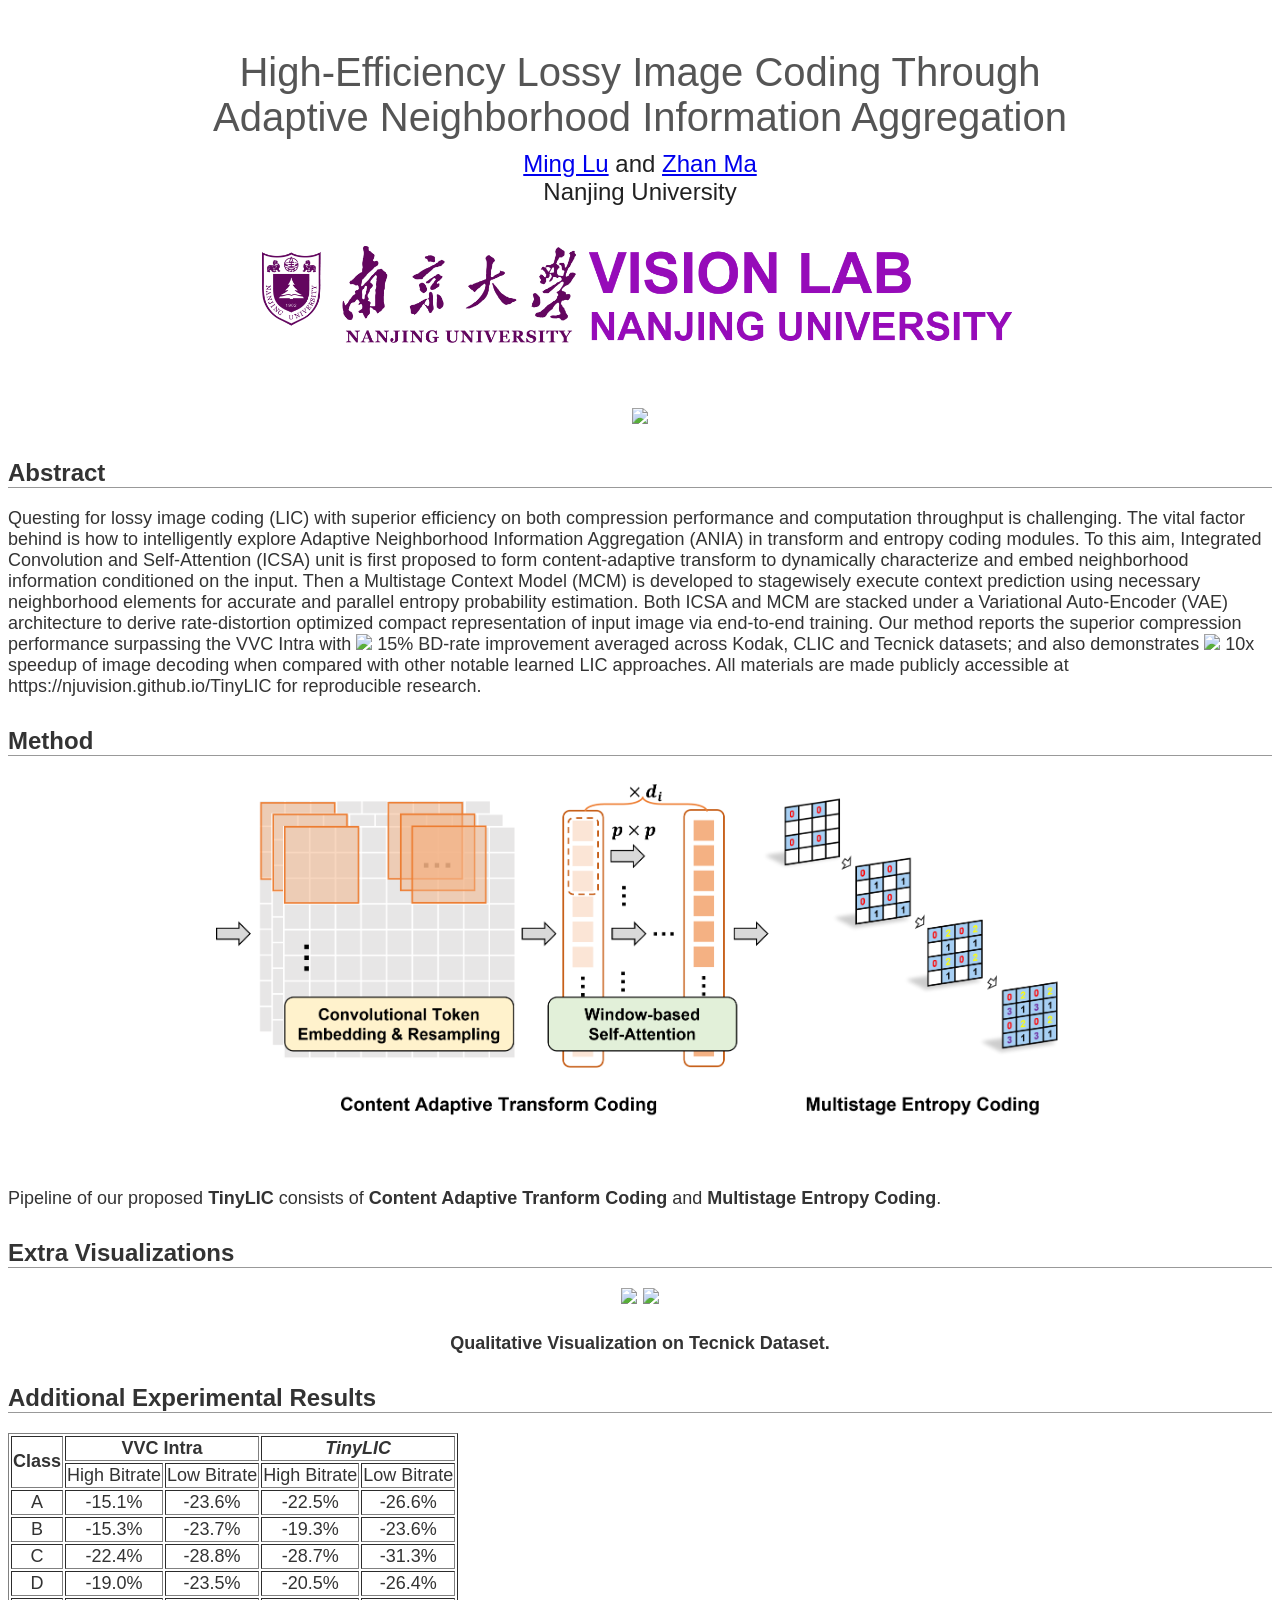
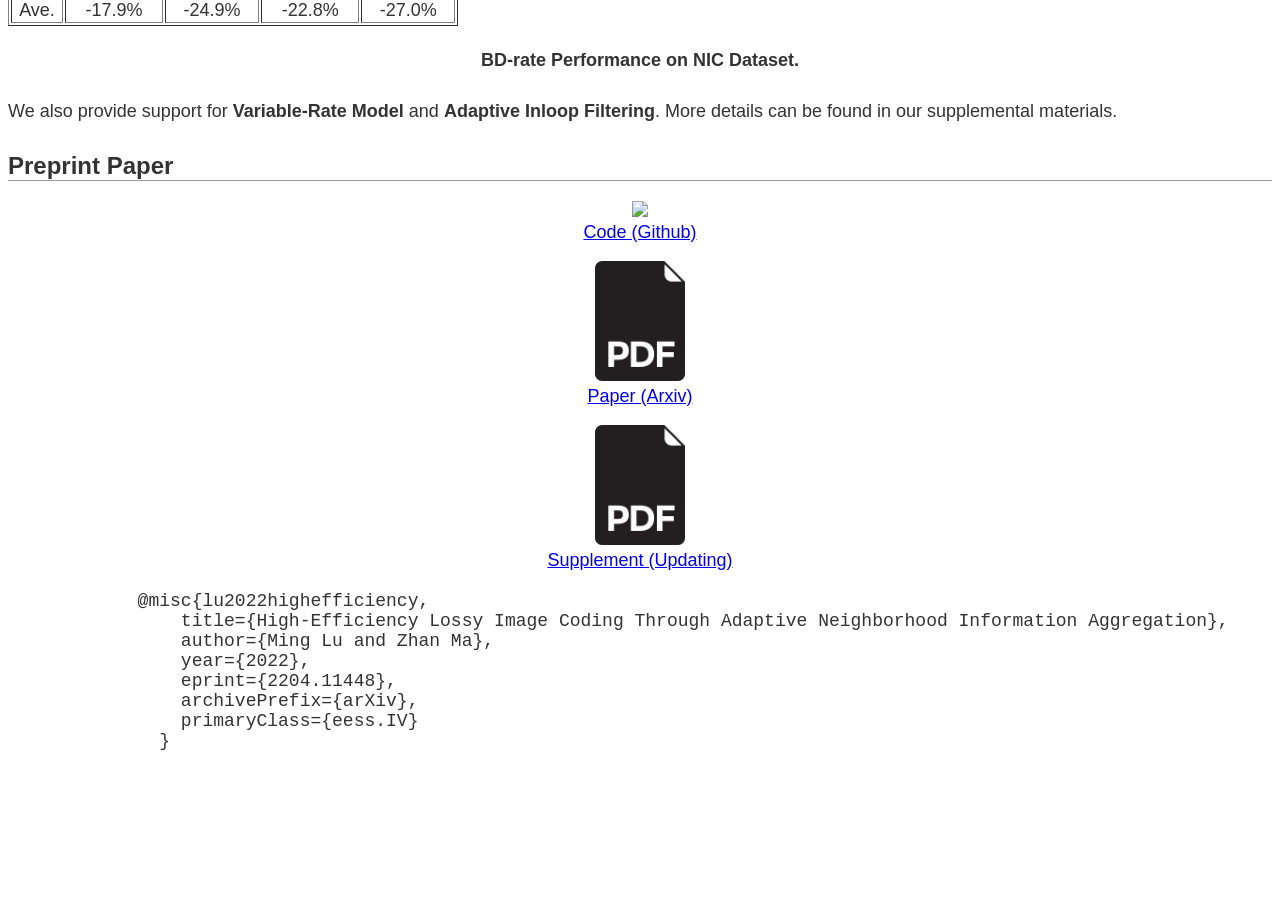
==== index.html @ 4abe7f2a "update" ====
<!DOCTYPE html>
<html lang="en">
<head>
    <meta http-equiv="content-type" content="text/html; charset=UTF-8">
    <meta charset="utf-8">
    <meta http-equiv="X-UA-Compatible" content="IE=edge">
    <meta name="viewport" content="width=1200, initial-scale=0.33"/>
    <!-- <meta name="viewport" content="width=device-width"> -->
    <!-- <meta name="viewport" content="width=device-width, initial-scale=1"> -->
    <title>High-Efficiency Lossy Image Coding Through Adaptive Neighborhood Information Aggregation</title>
    <script type="text/javascript" src="src/latexit.js"></script>
    <script type="text/javascript">
    LatexIT.add('p',true);
    </script>

    <!-- CSS includes -->
    <link href="src/bootstrap.css" rel="stylesheet">
    <link href="src/css.css" rel="stylesheet" type="text/css">
    <link href="src/mystyle.css" rel="stylesheet">
</head>

<body>
    <div id="header" class="container-fluid">
        <div class="row">
            <h1>High-Efficiency Lossy Image Coding Through <br /> Adaptive Neighborhood Information Aggregation</h1>
            <div class="authors">
                <a href="https://lumingzzz.github.io" target="_blank">Ming Lu</a> and 
                <a href="https://vision.nju.edu.cn/fc/d3/c29470a457939/page.htm", target="_blank">Zhan Ma</a>

                <div class="affiliations">
                    Nanjing University
                </div>
            </div>
            <p style="text-align:center;">
                <a href="https://www.nju.edu.cn/" target="_blank"><img src="src/NJU_logo.jpg" height="100"></a>
                <a href="http://vision.nju.edu.cn/" target="_blank"><img src="src/vision_logo.png"  height="100"></a>
            </p>
            <br>
            <div class="lena">
                <p style="text-align:center;">
                    <img src="src/lena.png" height="350">
                </p>
            </div>
        </div>
    </div>

    <div class="container" id="abstractdiv">
        <h2>Abstract</h2>
        <p>
            Questing for lossy image coding (LIC) with superior efficiency on both compression performance and computation throughput is challenging. 
            The vital factor behind is how to intelligently explore Adaptive Neighborhood Information Aggregation (ANIA) in transform and entropy coding 
            modules. To this aim, Integrated Convolution and Self-Attention (ICSA) unit is first proposed to form content-adaptive transform to dynamically 
            characterize and embed neighborhood information conditioned on the input. Then a Multistage Context Model (MCM) is developed to stagewisely 
            execute context prediction using necessary neighborhood elements for accurate and parallel entropy probability estimation. Both ICSA and MCM 
            are stacked under a Variational Auto-Encoder (VAE) architecture to derive rate-distortion optimized compact representation of input image via 
            end-to-end training. Our method reports the superior compression performance surpassing the VVC Intra with $\approx$15% BD-rate improvement 
            averaged across Kodak, CLIC and Tecnick datasets; and also demonstrates $\approx$10x speedup of image decoding when compared with other 
            notable learned LIC approaches. All materials are made publicly accessible at https://njuvision.github.io/TinyLIC for reproducible research.
        </p>
    </div>

    <div class="container" id="method">
        <h2>Method</h2>
        <p style="text-align:center;">
            <img src="src/pipeline.png" height="350">
        </p>
        <br>
        <p>
            Pipeline of our proposed <strong>TinyLIC</strong> consists of <strong>Content Adaptive Tranform Coding</strong> and <strong>Multistage Entropy Coding</strong>.
        </p>
    </div>

    <div class="container" id="exp_visual">
        <h2>Extra Visualizations</h2>
        <div id="comparison_source">
            <div class="row" style="text-align: center;">
                <img src="src/tecnick_1.png" height="500">
                <img src="src/tecnick_2.png" height="500">
                <h4>Qualitative Visualization on Tecnick Dataset.</h4>
            </div>
        </div>
    </div>

    <div class="container" id="exp_results">
        <h2>Additional Experimental Results</h2>
        <div id="comparison_table">
            <div class="col-sm-2">
            </div>
            <div class="col-sm-8" style="text-align:center;">
                <table class="table" border="1">
                    <tr>
                    <th rowspan="2" style="text-align:center;">Class</th> 
                    <th colspan="2" style="text-align:center;">VVC Intra</th> 
                    <th colspan="2" style="text-align:center;"><i>TinyLIC</i></th>
                    </tr>
                    <tr>
                        <td>High Bitrate</td> <td>Low Bitrate</td>
                        <td>High Bitrate</td> <td>Low Bitrate</td>
                    </tr>            
                    <tr>
                        <td>A</td> <td>-15.1%</td> <td>-23.6%</td>
                        <td>-22.5%</td> <td>-26.6%</td>
                    </tr>
                    <tr>
                        <td>B</td> <td>-15.3%</td> <td>-23.7%</td>
                        <td>-19.3%</td> <td>-23.6%</td>
                    </tr>
                    <tr>
                        <td>C</td> <td>-22.4%</td> <td>-28.8%</td>
                        <td>-28.7%</td> <td>-31.3%</td>
                    </tr>    
                    <tr>
                        <td>D</td> <td>-19.0%</td> <td>-23.5%</td>
                        <td>-20.5%</td> <td>-26.4%</td>
                    </tr>   
                    <tr>
                        <td>Ave.</td> <td>-17.9%</td> <td>-24.9%</td>
                        <td>-22.8%</td> <td>-27.0%</td>
                    </tr>               
                </table>
                <h4>BD-rate Performance on NIC Dataset.</h4>
            </div>
        </div>
    </div>
    
    <div class="container" id="illustration">
        <p>
            We also provide support for <strong>Variable-Rate Model</strong> and 
            <strong>Adaptive Inloop Filtering</strong>. More details can be found 
            in our supplemental materials.
        </p>
    </div>

    <div class="container" id="paperdiv">
        <h2>Preprint Paper</h2>
        <div class="row">
            <div class="col-sm-2">
            </div>
            <div class="col-sm-3">
                <a href="https://github.com/lumingzzz/TinyLIC" target="_blank"><p style="text-align: center;">
                <img src="src/github_icon.png">
                <br/>
                Code (Github)
            </p></a></div>
            <div class="col-sm-3">
                <a href="https://arxiv.org/abs/2204.11448" target="_blank"><p style="text-align: center;">
                <img src="src/pdf_icon.png" height="120">
                <br/>
                Paper (Arxiv)
            </p></a></div>
            <div class="col-sm-3">
                <a href="src/supplement.pdf" target="_blank"><p style="text-align: center;">
                <img src="src/pdf_icon.png" height="120">
                <br/>
                Supplement (Updating)
            </p></a></div>
            <div class="col-sm-2">
            </div>
        </div>
        <a href="" target="_blank">
            <div class="thumbs">
            </div>
        </a>
        <div>
            <pre class="citation">
            @misc{lu2022highefficiency,
                title={High-Efficiency Lossy Image Coding Through Adaptive Neighborhood Information Aggregation}, 
                author={Ming Lu and Zhan Ma},
                year={2022},
                eprint={2204.11448},
                archivePrefix={arXiv},
                primaryClass={eess.IV}
              }
            </pre>
        </div>
    </div>


    <div id=footer><br></div>
    <!-- Javascript includes -->
    <script src="src/jquery-3.5.1.js"></script>
    <script src="src/bootstrap.js"></script>
  

</body>
</html>
---- src/css.css ----
/* latin-ext */
@font-face {
  font-family: 'Lato';
  font-style: normal;
  font-weight: 300;
  src: local('Lato Light'), local('Lato-Light'), url(https://fonts.gstatic.com/s/lato/v15/S6u9w4BMUTPHh7USSwaPGQ3q5d0N7w.woff2) format('woff2');
  unicode-range: U+0100-024F, U+0259, U+1E00-1EFF, U+2020, U+20A0-20AB, U+20AD-20CF, U+2113, U+2C60-2C7F, U+A720-A7FF;
}
/* latin */
@font-face {
  font-family: 'Lato';
  font-style: normal;
  font-weight: 300;
  src: local('Lato Light'), local('Lato-Light'), url(https://fonts.gstatic.com/s/lato/v15/S6u9w4BMUTPHh7USSwiPGQ3q5d0.woff2) format('woff2');
  unicode-range: U+0000-00FF, U+0131, U+0152-0153, U+02BB-02BC, U+02C6, U+02DA, U+02DC, U+2000-206F, U+2074, U+20AC, U+2122, U+2191, U+2193, U+2212, U+2215, U+FEFF, U+FFFD;
}
/* latin-ext */
@font-face {
  font-family: 'Lato';
  font-style: normal;
  font-weight: 400;
  src: local('Lato Regular'), local('Lato-Regular'), url(https://fonts.gstatic.com/s/lato/v15/S6uyw4BMUTPHjxAwXiWtFCfQ7A.woff2) format('woff2');
  unicode-range: U+0100-024F, U+0259, U+1E00-1EFF, U+2020, U+20A0-20AB, U+20AD-20CF, U+2113, U+2C60-2C7F, U+A720-A7FF;
}
/* latin */
@font-face {
  font-family: 'Lato';
  font-style: normal;
  font-weight: 400;
  src: local('Lato Regular'), local('Lato-Regular'), url(https://fonts.gstatic.com/s/lato/v15/S6uyw4BMUTPHjx4wXiWtFCc.woff2) format('woff2');
  unicode-range: U+0000-00FF, U+0131, U+0152-0153, U+02BB-02BC, U+02C6, U+02DA, U+02DC, U+2000-206F, U+2074, U+20AC, U+2122, U+2191, U+2193, U+2212, U+2215, U+FEFF, U+FFFD;
}
/* latin-ext */
@font-face {
  font-family: 'Lato';
  font-style: normal;
  font-weight: 900;
  src: local('Lato Black'), local('Lato-Black'), url(https://fonts.gstatic.com/s/lato/v15/S6u9w4BMUTPHh50XSwaPGQ3q5d0N7w.woff2) format('woff2');
  unicode-range: U+0100-024F, U+0259, U+1E00-1EFF, U+2020, U+20A0-20AB, U+20AD-20CF, U+2113, U+2C60-2C7F, U+A720-A7FF;
}
/* latin */
@font-face {
  font-family: 'Lato';
  font-style: normal;
  font-weight: 900;
  src: local('Lato Black'), local('Lato-Black'), url(https://fonts.gstatic.com/s/lato/v15/S6u9w4BMUTPHh50XSwiPGQ3q5d0.woff2) format('woff2');
  unicode-range: U+0000-00FF, U+0131, U+0152-0153, U+02BB-02BC, U+02C6, U+02DA, U+02DC, U+2000-206F, U+2074, U+20AC, U+2122, U+2191, U+2193, U+2212, U+2215, U+FEFF, U+FFFD;
}
---- src/mystyle.css ----
body {
  font-family: 'Lato', sans-serif;
  font-weight: 300;
  color: #333;
  font-size: 18px;
}
h1 {
  font-size: 40px;
  color: #555;
  font-weight: 400;
  text-align: center;
  margin: 0;
  padding: 0;
  margin-top: 50px;
  margin-bottom: 10px;
}
.authors {
  color: #222;
  font-size: 24px;
  font-weight: 300;
  text-align: center;
  margin: 0;
  padding: 0;
  margin-bottom: 40px;
}
.logoimg {
  text-align: center;
  margin-bottom: 30px;
}
.container-fluid {
  margin-top: 20px;
  margin-bottom: 20px;
}
.container {
  margin-top: 30px;
}
#footer {
  margin-bottom: 100px;
}
.thumbs {
  -webkit-box-shadow: 1px 1px 3px #999;
  -moz-box-shadow: 1px 1px 3px #999;
  box-shadow: 1px 1px 3px #999;
  margin-bottom: 20px;
}
h2 {
  font-size: 24px;
  font-weight: 900;
  border-bottom: 1px solid #999;
  margin-bottom: 20px;
}
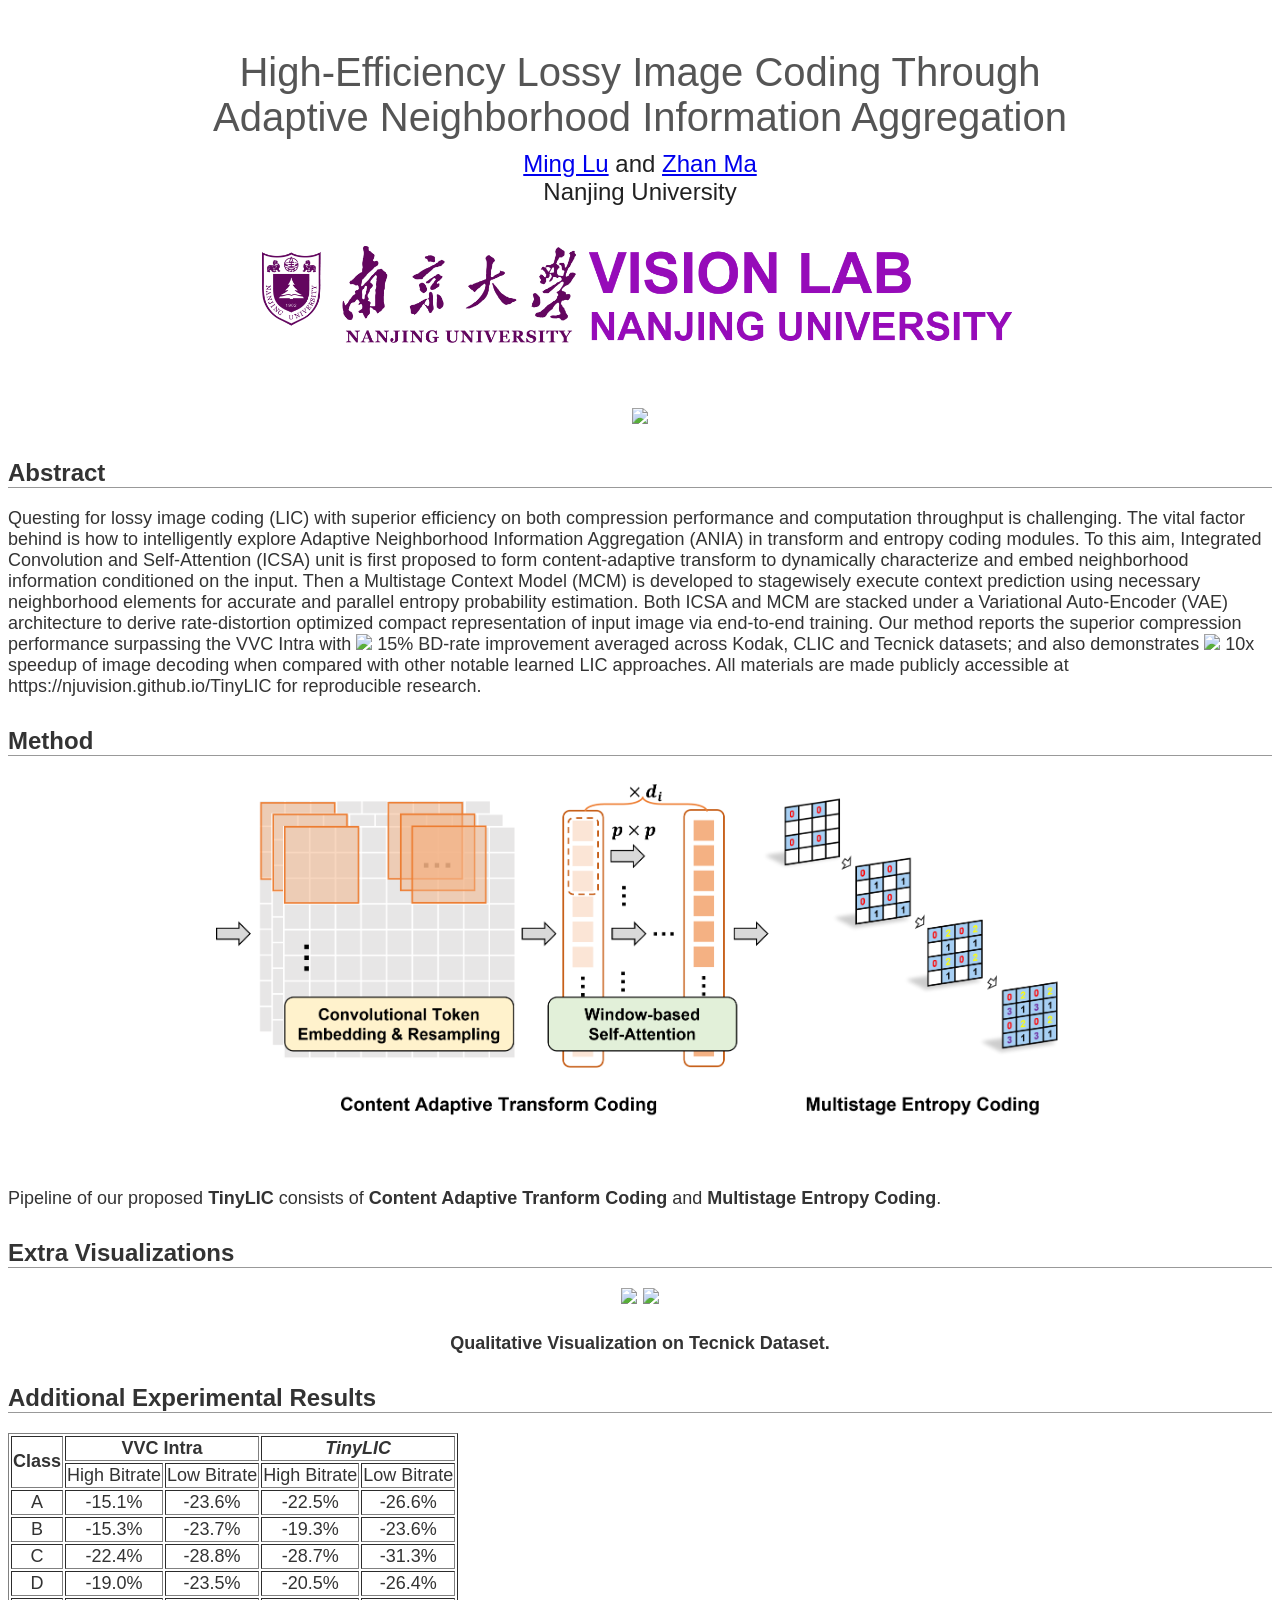
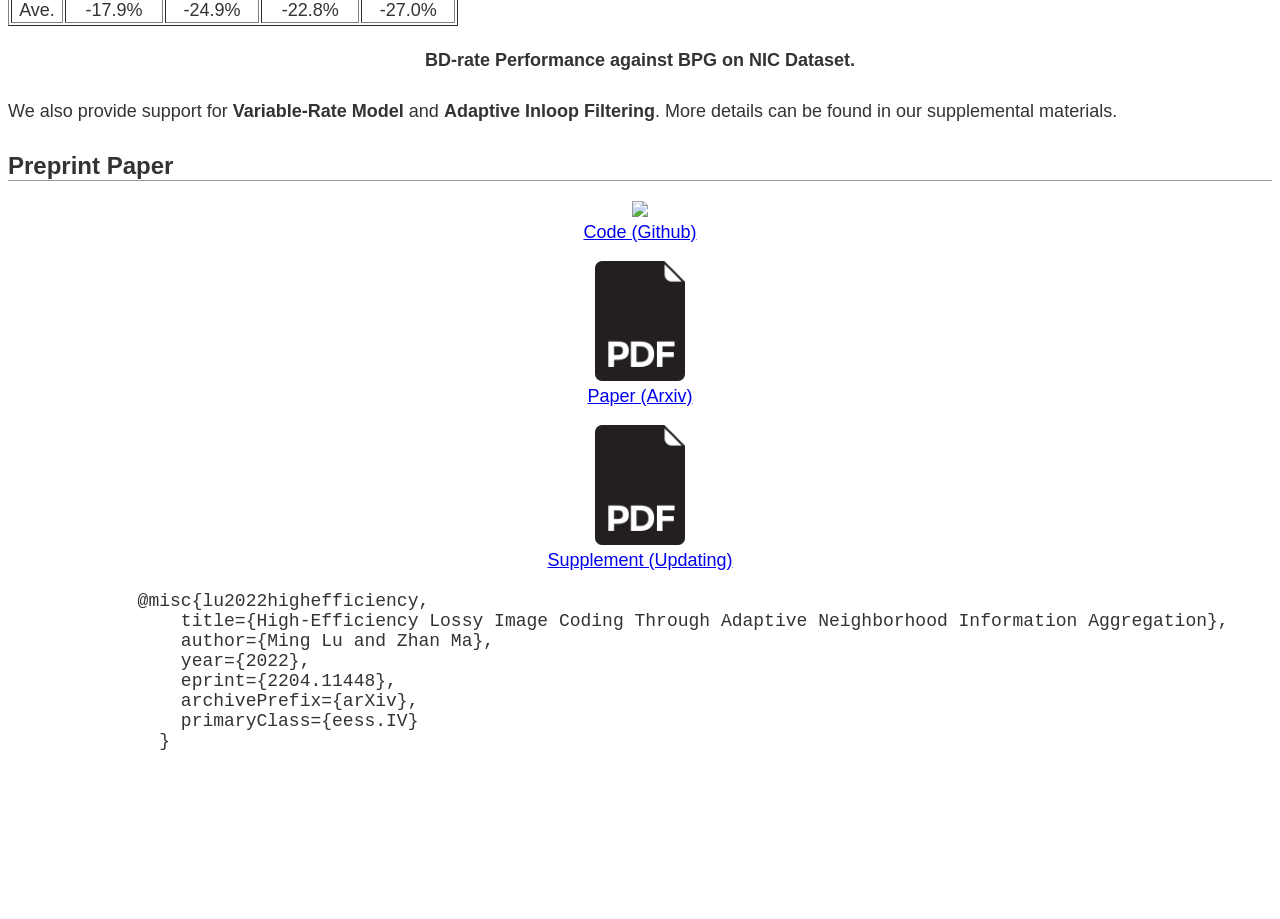
==== commit 51bd0a1a: "update" ====
--- a/index.html
+++ b/index.html
@@ -118,7 +118,7 @@
                         <td>-22.8%</td> <td>-27.0%</td>
                     </tr>               
                 </table>
-                <h4>BD-rate Performance on NIC Dataset.</h4>
+                <h4>BD-rate Performance against BPG on NIC Dataset.</h4>
             </div>
         </div>
     </div>
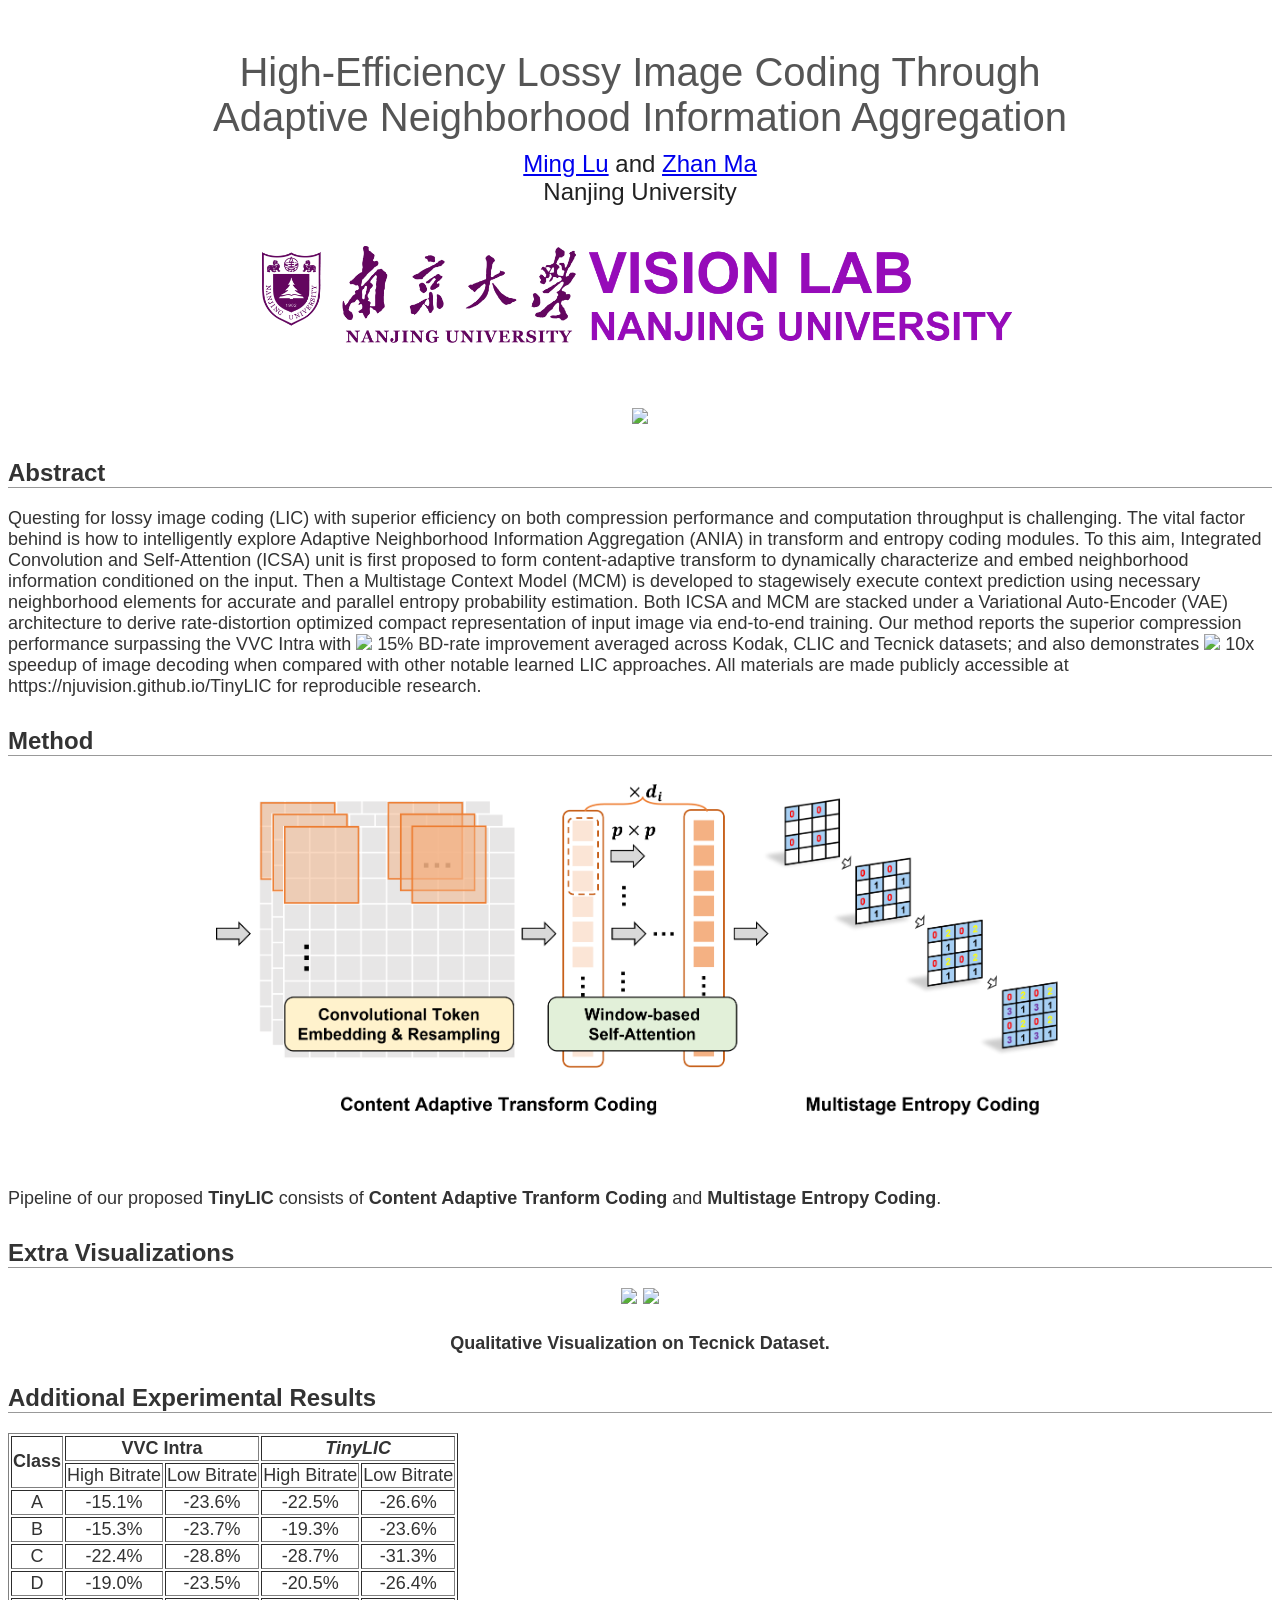
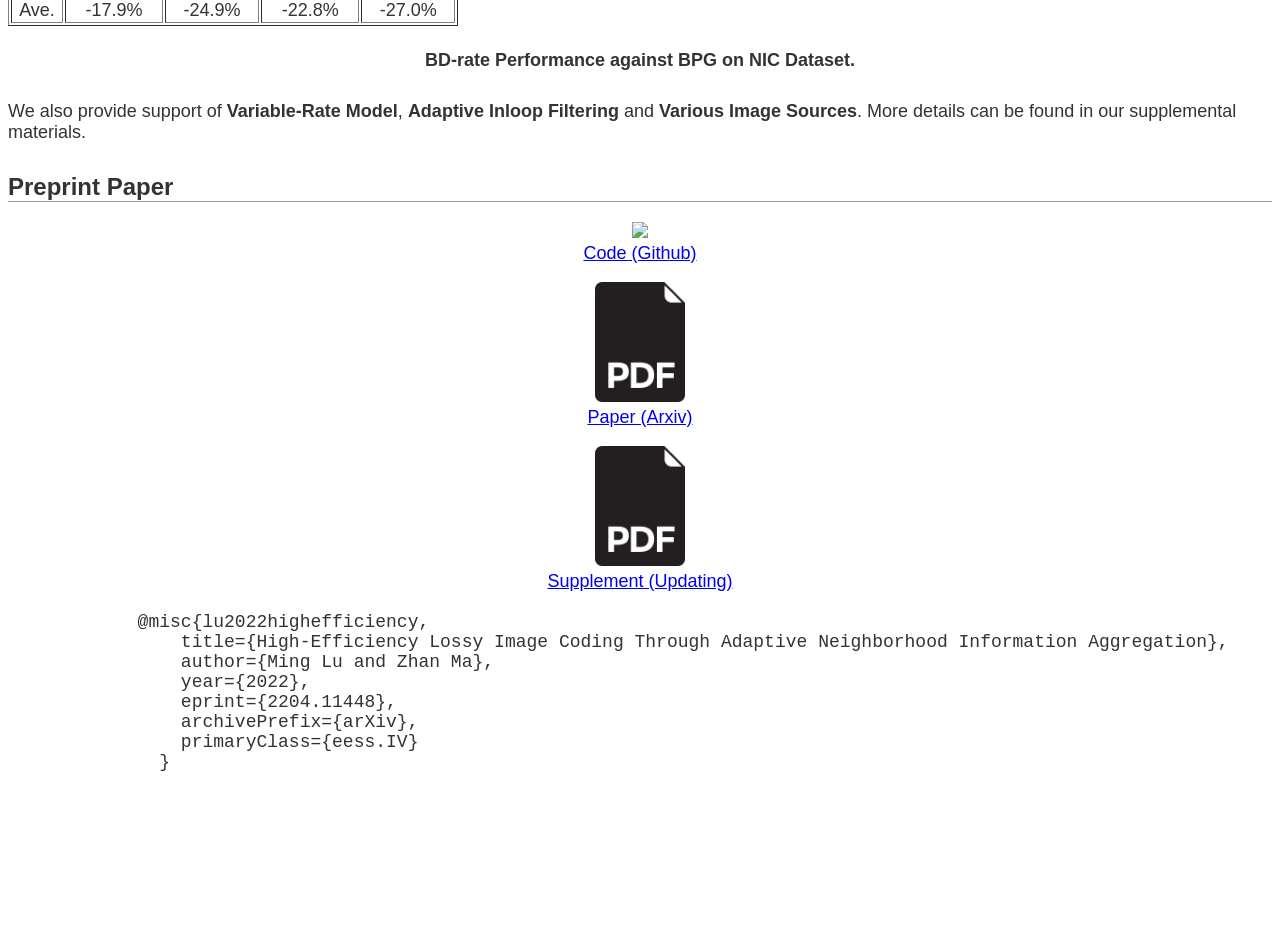
==== commit 58aba384: "update" ====
--- a/index.html
+++ b/index.html
@@ -125,9 +125,10 @@
     
     <div class="container" id="illustration">
         <p>
-            We also provide support for <strong>Variable-Rate Model</strong> and 
-            <strong>Adaptive Inloop Filtering</strong>. More details can be found 
-            in our supplemental materials.
+            We also provide support of <strong>Variable-Rate Model</strong>, 
+            <strong>Adaptive Inloop Filtering</strong> and <strong>Various 
+            Image Sources</strong>. More details can be found in our 
+            supplemental materials.
         </p>
     </div>
 
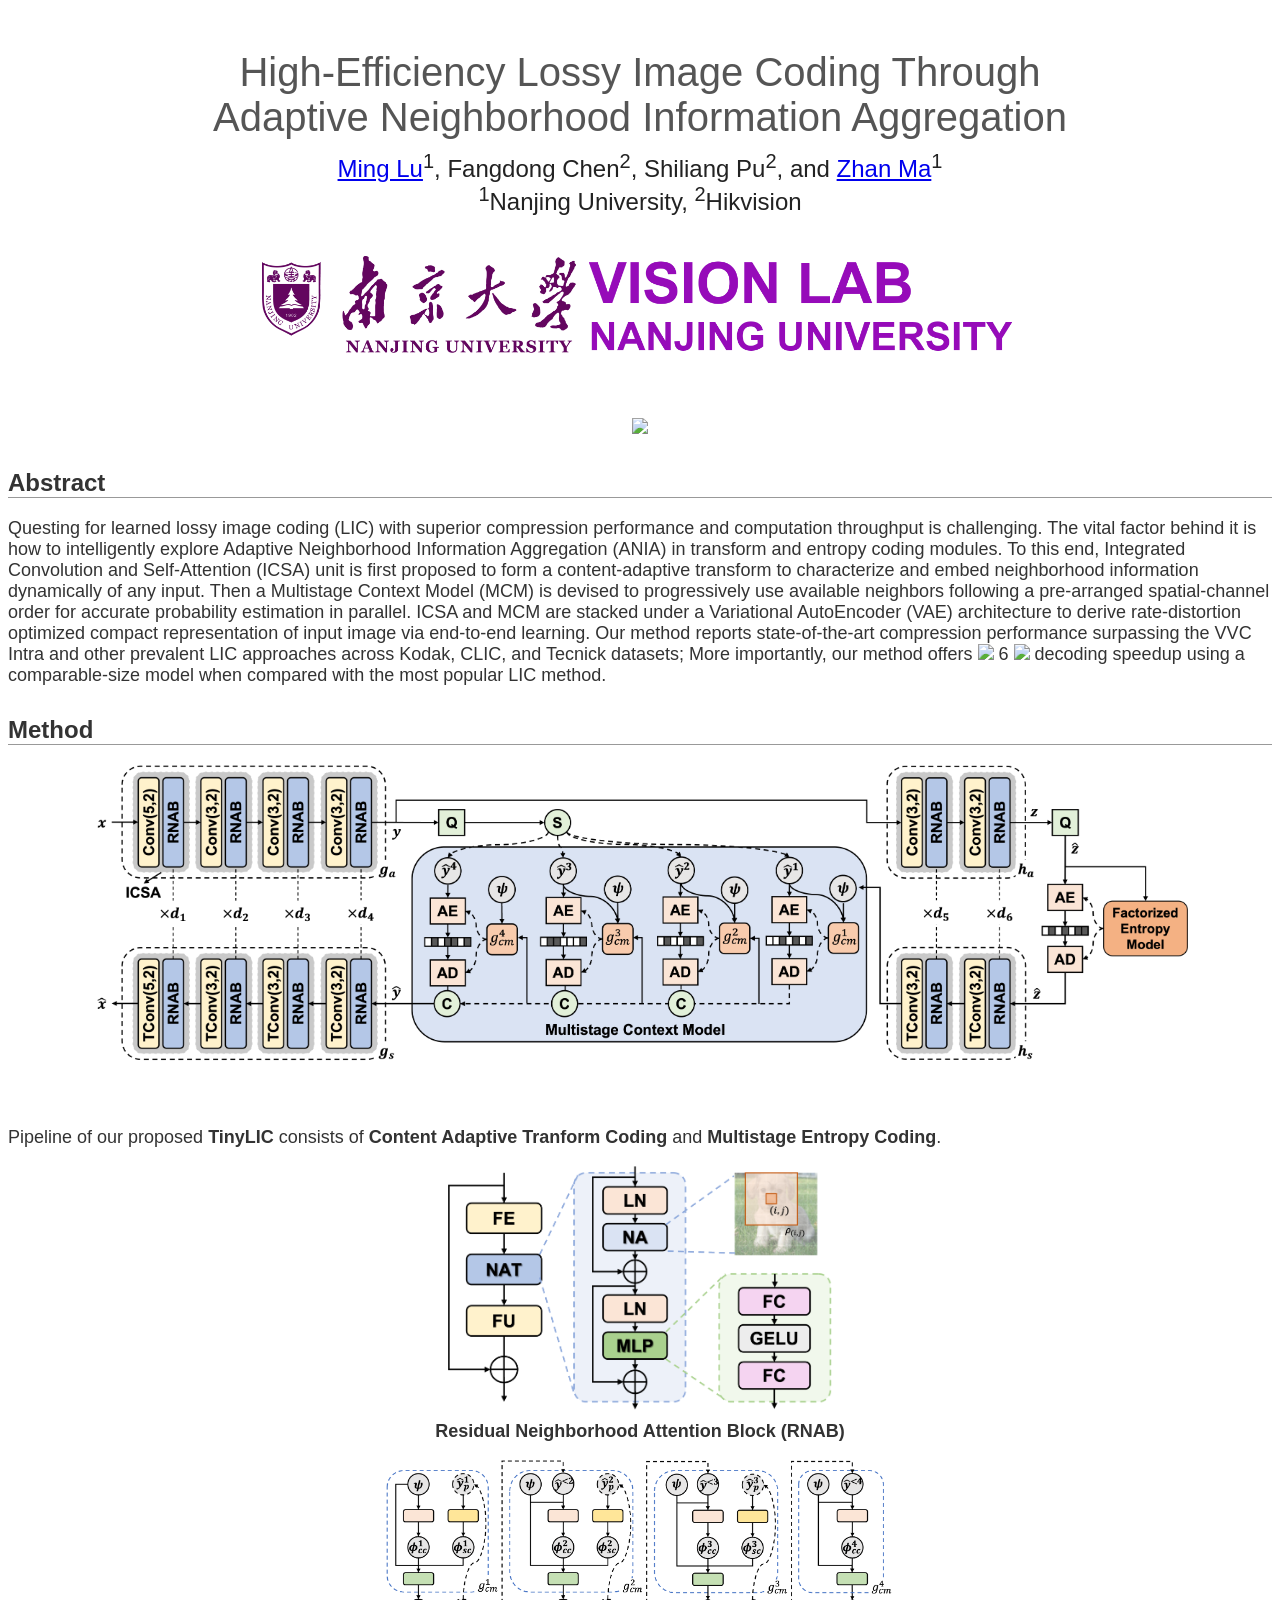
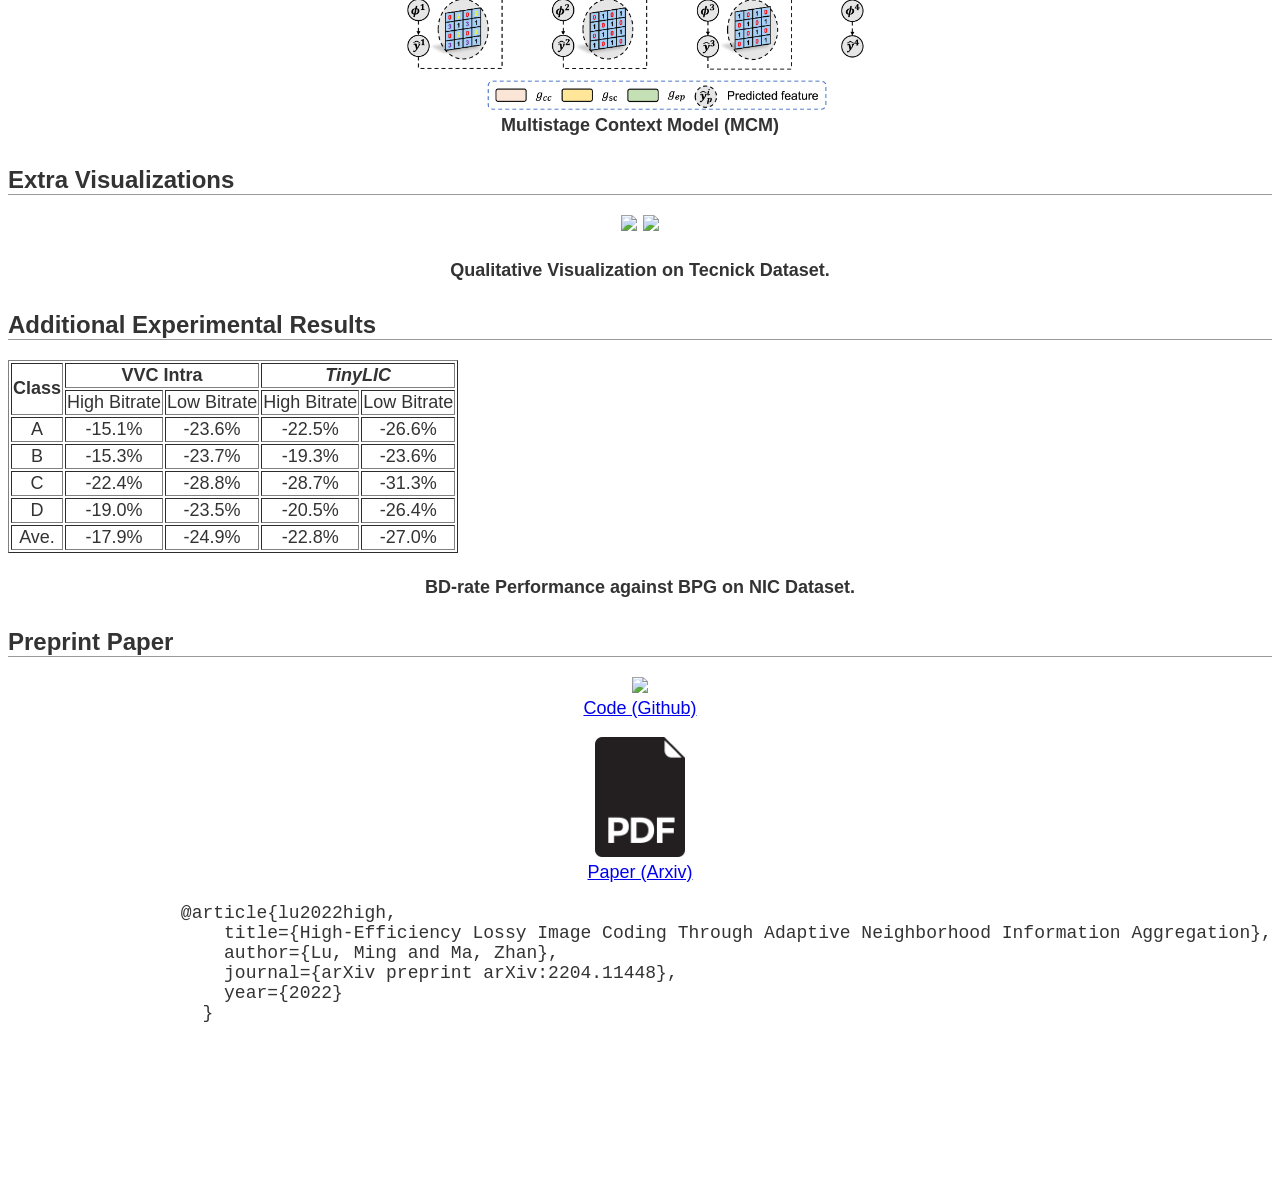
==== commit d16b0145: "new version" ====
--- a/index.html
+++ b/index.html
@@ -24,11 +24,12 @@
         <div class="row">
             <h1>High-Efficiency Lossy Image Coding Through <br /> Adaptive Neighborhood Information Aggregation</h1>
             <div class="authors">
-                <a href="https://lumingzzz.github.io" target="_blank">Ming Lu</a> and 
-                <a href="https://vision.nju.edu.cn/fc/d3/c29470a457939/page.htm", target="_blank">Zhan Ma</a>
+                <a href="https://lumingzzz.github.io" target="_blank">Ming Lu</a><sup>1</sup>, Fangdong Chen<sup>2</sup>, Shiliang Pu<sup>2</sup>, and 
+                <a href="https://vision.nju.edu.cn/fc/d3/c29470a457939/page.htm", target="_blank">Zhan Ma</a><sup>1</sup>
 
                 <div class="affiliations">
-                    Nanjing University
+                    <sup>1</sup>Nanjing University,
+                    <sup>2</sup>Hikvision
                 </div>
             </div>
             <p style="text-align:center;">
@@ -47,27 +48,40 @@
     <div class="container" id="abstractdiv">
         <h2>Abstract</h2>
         <p>
-            Questing for lossy image coding (LIC) with superior efficiency on both compression performance and computation throughput is challenging. 
-            The vital factor behind is how to intelligently explore Adaptive Neighborhood Information Aggregation (ANIA) in transform and entropy coding 
-            modules. To this aim, Integrated Convolution and Self-Attention (ICSA) unit is first proposed to form content-adaptive transform to dynamically 
-            characterize and embed neighborhood information conditioned on the input. Then a Multistage Context Model (MCM) is developed to stagewisely 
-            execute context prediction using necessary neighborhood elements for accurate and parallel entropy probability estimation. Both ICSA and MCM 
-            are stacked under a Variational Auto-Encoder (VAE) architecture to derive rate-distortion optimized compact representation of input image via 
-            end-to-end training. Our method reports the superior compression performance surpassing the VVC Intra with $\approx$15% BD-rate improvement 
-            averaged across Kodak, CLIC and Tecnick datasets; and also demonstrates $\approx$10x speedup of image decoding when compared with other 
-            notable learned LIC approaches. All materials are made publicly accessible at https://njuvision.github.io/TinyLIC for reproducible research.
+            Questing for learned lossy image coding (LIC) with superior compression performance and computation throughput is challenging. 
+            The vital factor behind it is how to intelligently explore Adaptive Neighborhood Information Aggregation (ANIA) in transform 
+            and entropy coding modules. To this end, Integrated Convolution and Self-Attention (ICSA) unit is first proposed to form a 
+            content-adaptive transform to characterize and embed neighborhood information dynamically of any input. Then a Multistage 
+            Context Model (MCM) is devised to progressively use available neighbors following a pre-arranged spatial-channel order for 
+            accurate probability estimation in parallel. ICSA and MCM are stacked under a Variational AutoEncoder (VAE) architecture to 
+            derive rate-distortion optimized compact representation of input image via end-to-end learning. Our method reports 
+            state-of-the-art compression performance surpassing the VVC Intra and other prevalent LIC approaches across Kodak, CLIC, 
+            and Tecnick datasets; More importantly, our method offers  $>$60$\times$ decoding speedup  using a comparable-size model when 
+            compared with the most popular LIC method.
         </p>
     </div>
 
     <div class="container" id="method">
         <h2>Method</h2>
         <p style="text-align:center;">
-            <img src="src/pipeline.png" height="350">
+            <img src="src/network.png" height="300">
         </p>
         <br>
         <p>
             Pipeline of our proposed <strong>TinyLIC</strong> consists of <strong>Content Adaptive Tranform Coding</strong> and <strong>Multistage Entropy Coding</strong>.
         </p>
+        <div class="col-sm-6">
+            <p style="text-align: center;">
+            <img src="src/rnab.png" height="250">
+            <br/>
+            <strong>Residual Neighborhood Attention Block (RNAB)</strong>
+        </p></a></div>
+        <div class="col-sm-6">
+            <p style="text-align: center;">
+            <img src="src/mcm.png" height="250">
+            <br/>
+            <strong>Multistage Context Model (MCM)</strong>
+        </p></a></div>
     </div>
 
     <div class="container" id="exp_visual">
@@ -122,41 +136,24 @@
             </div>
         </div>
     </div>
-    
-    <div class="container" id="illustration">
-        <p>
-            We also provide support of <strong>Variable-Rate Model</strong>, 
-            <strong>Adaptive Inloop Filtering</strong> and <strong>Various 
-            Image Sources</strong>. More details can be found in our 
-            supplemental materials.
-        </p>
-    </div>
 
     <div class="container" id="paperdiv">
         <h2>Preprint Paper</h2>
         <div class="row">
             <div class="col-sm-2">
             </div>
-            <div class="col-sm-3">
+            <div class="col-sm-4">
                 <a href="https://github.com/lumingzzz/TinyLIC" target="_blank"><p style="text-align: center;">
                 <img src="src/github_icon.png">
                 <br/>
                 Code (Github)
             </p></a></div>
-            <div class="col-sm-3">
+            <div class="col-sm-4">
                 <a href="https://arxiv.org/abs/2204.11448" target="_blank"><p style="text-align: center;">
                 <img src="src/pdf_icon.png" height="120">
                 <br/>
                 Paper (Arxiv)
             </p></a></div>
-            <div class="col-sm-3">
-                <a href="src/supplement.pdf" target="_blank"><p style="text-align: center;">
-                <img src="src/pdf_icon.png" height="120">
-                <br/>
-                Supplement (Updating)
-            </p></a></div>
-            <div class="col-sm-2">
-            </div>
         </div>
         <a href="" target="_blank">
             <div class="thumbs">
@@ -164,14 +161,12 @@
         </a>
         <div>
             <pre class="citation">
-            @misc{lu2022highefficiency,
-                title={High-Efficiency Lossy Image Coding Through Adaptive Neighborhood Information Aggregation}, 
-                author={Ming Lu and Zhan Ma},
-                year={2022},
-                eprint={2204.11448},
-                archivePrefix={arXiv},
-                primaryClass={eess.IV}
-              }
+                @article{lu2022high,
+                    title={High-Efficiency Lossy Image Coding Through Adaptive Neighborhood Information Aggregation},
+                    author={Lu, Ming and Ma, Zhan},
+                    journal={arXiv preprint arXiv:2204.11448},
+                    year={2022}
+                  }
             </pre>
         </div>
     </div>
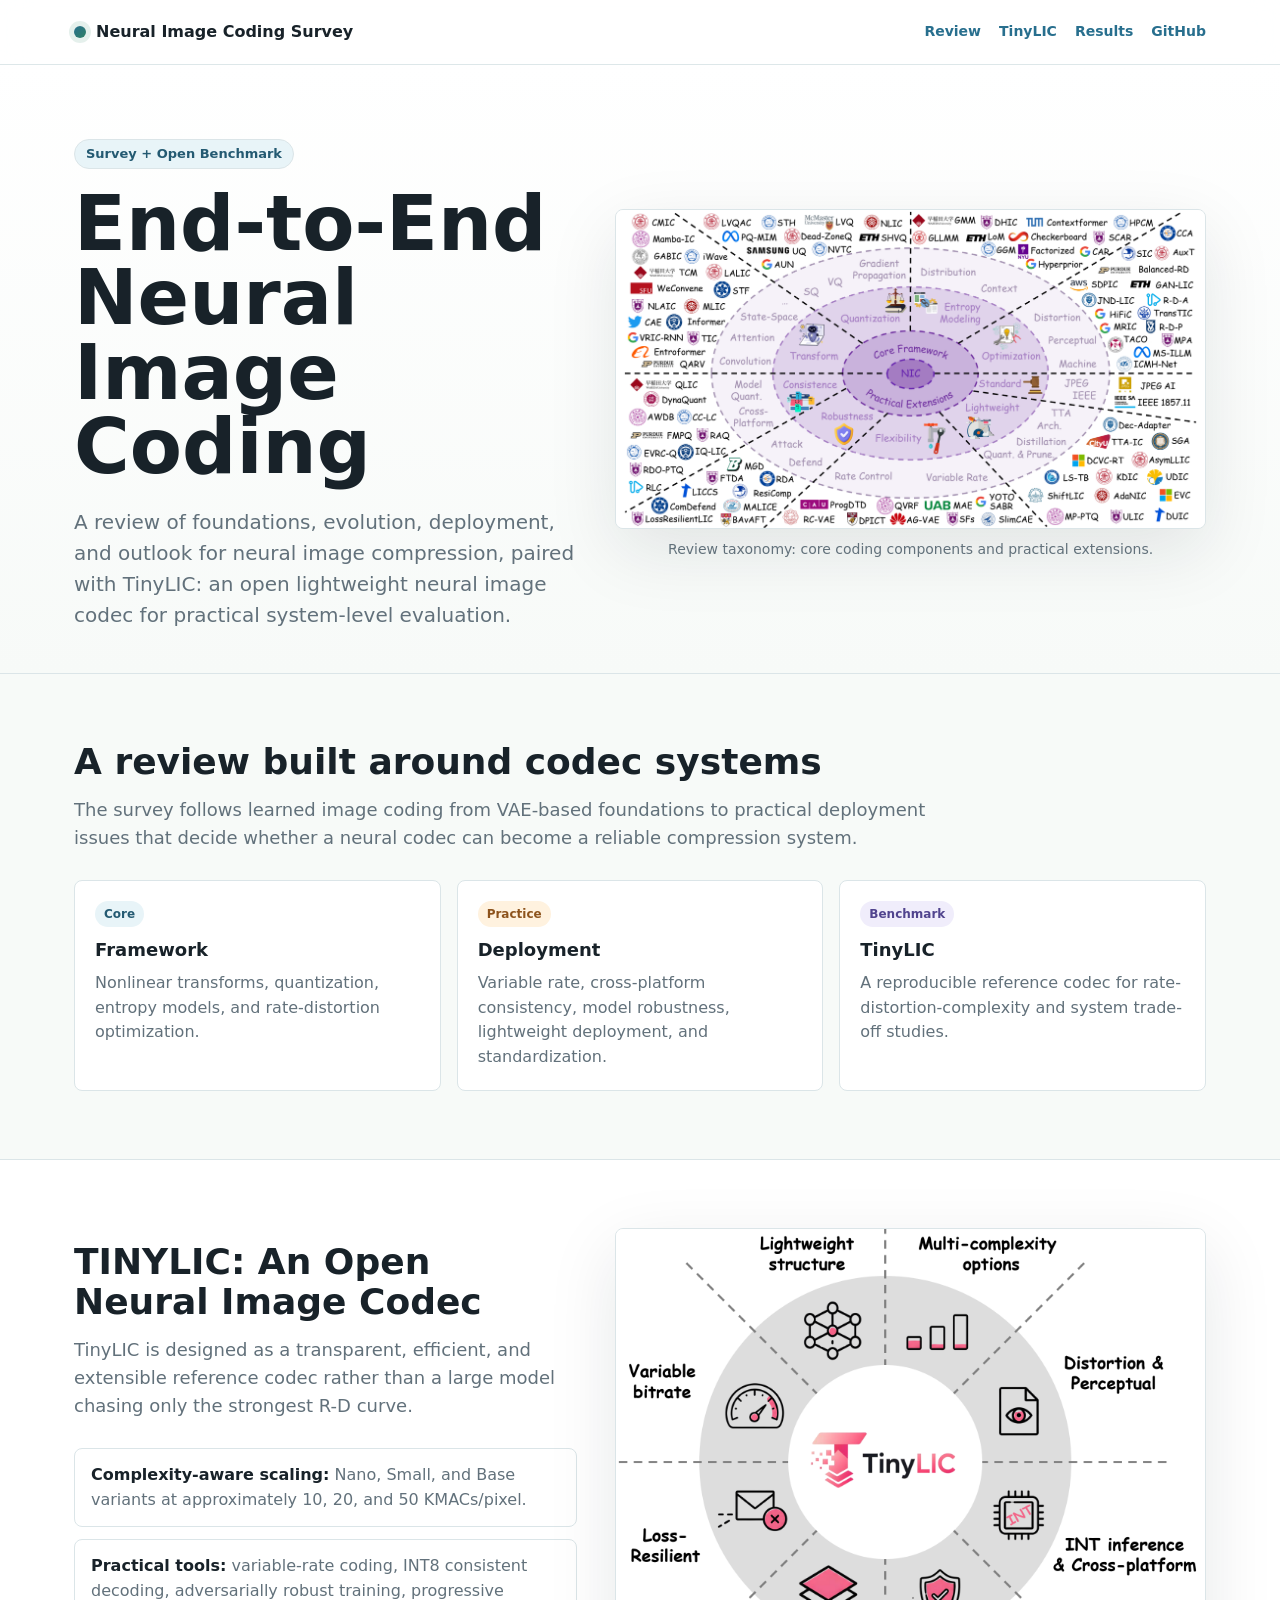
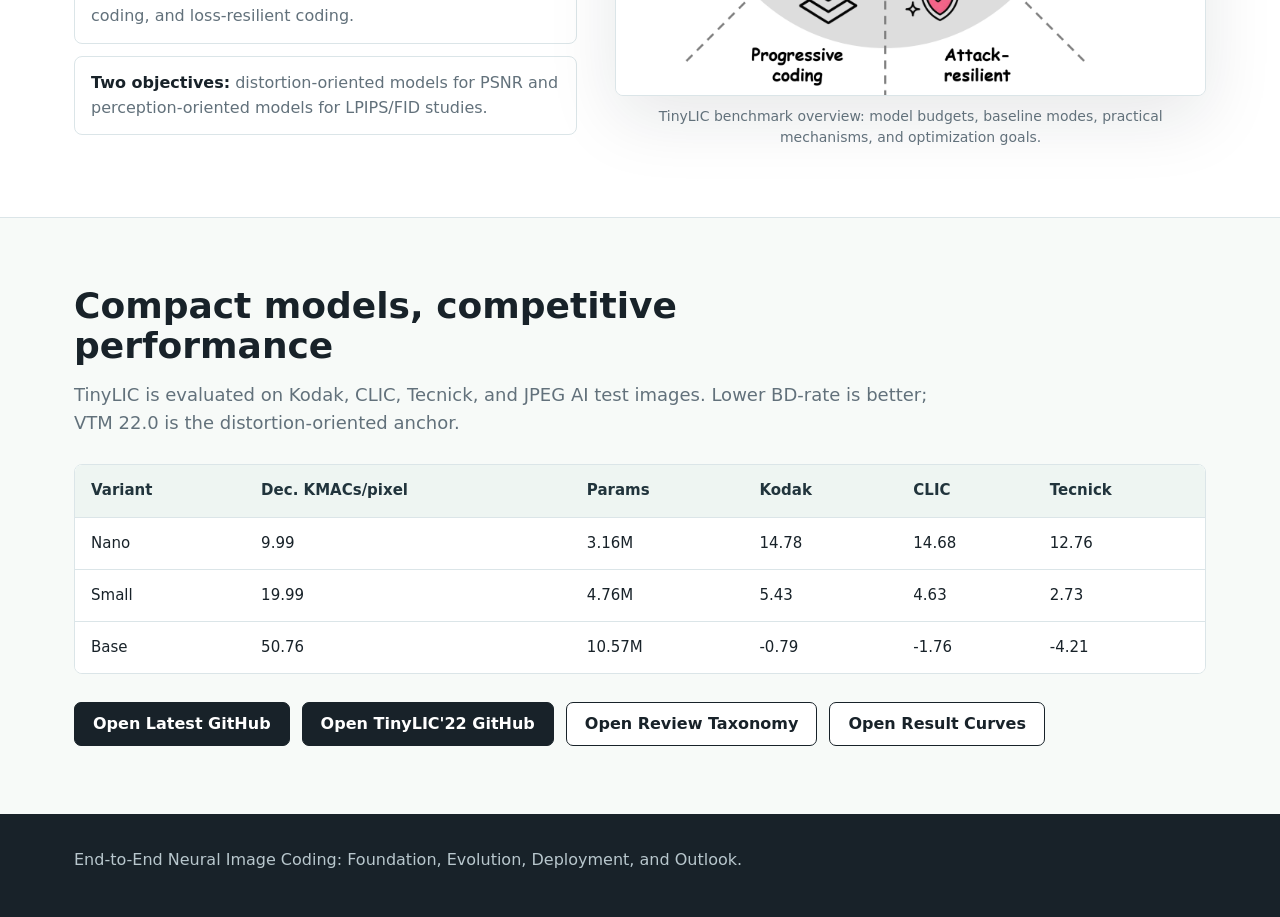
==== commit 8b74ba6e: "upload" ====
--- a/index.html
+++ b/index.html
@@ -1,182 +1,542 @@
-<!DOCTYPE html>
+<!doctype html>
 <html lang="en">
 <head>
-    <meta http-equiv="content-type" content="text/html; charset=UTF-8">
-    <meta charset="utf-8">
-    <meta http-equiv="X-UA-Compatible" content="IE=edge">
-    <meta name="viewport" content="width=1200, initial-scale=0.33"/>
-    <!-- <meta name="viewport" content="width=device-width"> -->
-    <!-- <meta name="viewport" content="width=device-width, initial-scale=1"> -->
-    <title>High-Efficiency Lossy Image Coding Through Adaptive Neighborhood Information Aggregation</title>
-    <script type="text/javascript" src="src/latexit.js"></script>
-    <script type="text/javascript">
-    LatexIT.add('p',true);
-    </script>
-
-    <!-- CSS includes -->
-    <link href="src/bootstrap.css" rel="stylesheet">
-    <link href="src/css.css" rel="stylesheet" type="text/css">
-    <link href="src/mystyle.css" rel="stylesheet">
+  <meta charset="utf-8">
+  <meta name="viewport" content="width=device-width, initial-scale=1">
+  <title>End-to-End Neural Image Coding Survey and TinyLIC</title>
+  <meta name="description" content="Project page for the survey End-to-End Neural Image Coding and TinyLIC, an open neural image codec.">
+  <meta property="og:title" content="End-to-End Neural Image Coding Survey and TinyLIC">
+  <meta property="og:description" content="A review of neural image compression and TinyLIC, an open lightweight neural image codec.">
+  <meta property="og:image" content="figs/fig8.png">
+  <style>
+    :root {
+      --ink: #182229;
+      --muted: #62717b;
+      --line: #dbe5e8;
+      --paper: #f7faf8;
+      --white: #ffffff;
+      --blue: #286f8e;
+      --green: #2f8063;
+      --amber: #e98b2a;
+      --violet: #6655b8;
+      --blue-soft: #e8f4f8;
+      --green-soft: #eaf6f0;
+      --amber-soft: #fff2df;
+      --violet-soft: #f0edfb;
+      --shadow: 0 22px 70px rgba(24, 34, 41, 0.10);
+    }
+
+    * {
+      box-sizing: border-box;
+    }
+
+    html {
+      scroll-behavior: smooth;
+    }
+
+    body {
+      margin: 0;
+      color: var(--ink);
+      background: var(--paper);
+      font-family: Inter, ui-sans-serif, system-ui, -apple-system, BlinkMacSystemFont, "Segoe UI", sans-serif;
+      line-height: 1.55;
+    }
+
+    a {
+      color: var(--blue);
+      text-decoration: none;
+    }
+
+    a:hover {
+      text-decoration: underline;
+    }
+
+    .wrap {
+      width: min(1180px, 100%);
+      margin: 0 auto;
+      padding: 0 24px;
+    }
+
+    nav {
+      position: sticky;
+      top: 0;
+      z-index: 20;
+      background: rgba(255, 255, 255, 0.9);
+      border-bottom: 1px solid rgba(219, 229, 232, 0.92);
+      backdrop-filter: blur(16px);
+    }
+
+    nav .wrap {
+      min-height: 64px;
+      display: flex;
+      align-items: center;
+      justify-content: space-between;
+      gap: 22px;
+    }
+
+    .brand {
+      display: inline-flex;
+      align-items: center;
+      gap: 10px;
+      color: var(--ink);
+      font-weight: 850;
+      white-space: nowrap;
+    }
+
+    .brand-mark {
+      width: 12px;
+      height: 12px;
+      border-radius: 50%;
+      background: linear-gradient(135deg, var(--blue), var(--green));
+      box-shadow: 0 0 0 5px rgba(47, 128, 99, 0.12);
+    }
+
+    .links {
+      display: flex;
+      flex-wrap: wrap;
+      gap: 18px;
+      font-size: 14px;
+      font-weight: 700;
+    }
+
+    .hero {
+      padding: 74px 0 42px;
+      background: linear-gradient(180deg, #ffffff 0%, #f7faf8 100%);
+      border-bottom: 1px solid var(--line);
+    }
+
+    .hero-grid,
+    .split {
+      display: grid;
+      grid-template-columns: minmax(0, 0.92fr) minmax(390px, 1.08fr);
+      gap: 38px;
+      align-items: center;
+    }
+
+    .eyebrow {
+      display: inline-flex;
+      align-items: center;
+      min-height: 30px;
+      padding: 0 11px;
+      border: 1px solid var(--line);
+      border-radius: 999px;
+      background: var(--blue-soft);
+      color: #245a72;
+      font-size: 13px;
+      font-weight: 820;
+    }
+
+    h1 {
+      margin: 18px 0 0;
+      max-width: 760px;
+      font-size: clamp(40px, 6vw, 76px);
+      line-height: 0.98;
+      letter-spacing: 0;
+    }
+
+    h2 {
+      margin: 0;
+      font-size: 36px;
+      line-height: 1.12;
+      letter-spacing: 0;
+    }
+
+    h3 {
+      margin: 0;
+      font-size: 22px;
+      line-height: 1.2;
+    }
+
+    .lead,
+    .section-lead {
+      color: var(--muted);
+    }
+
+    .lead {
+      margin: 22px 0 0;
+      max-width: 720px;
+      font-size: 20px;
+    }
+
+    .section-head {
+      max-width: 860px;
+      margin-bottom: 28px;
+    }
+
+    .section-lead {
+      margin: 14px 0 0;
+      font-size: 18px;
+    }
+
+    .actions {
+      display: flex;
+      flex-wrap: wrap;
+      gap: 12px;
+      margin-top: 28px;
+    }
+
+    .button {
+      display: inline-flex;
+      align-items: center;
+      justify-content: center;
+      min-height: 44px;
+      padding: 0 18px;
+      border: 1px solid var(--ink);
+      border-radius: 7px;
+      background: var(--ink);
+      color: var(--white);
+      font-weight: 780;
+    }
+
+    .button.secondary {
+      background: var(--white);
+      color: var(--ink);
+    }
+
+    .button:hover {
+      text-decoration: none;
+      transform: translateY(-1px);
+    }
+
+    .visual {
+      display: block;
+      width: 100%;
+      border: 1px solid var(--line);
+      border-radius: 8px;
+      background: var(--white);
+      box-shadow: var(--shadow);
+    }
+
+    .image-frame {
+      display: grid;
+      gap: 10px;
+    }
+
+    .caption {
+      margin: 0;
+      color: var(--muted);
+      font-size: 14px;
+      text-align: center;
+    }
+
+    .metrics {
+      display: grid;
+      grid-template-columns: repeat(4, minmax(0, 1fr));
+      gap: 14px;
+      margin-top: 34px;
+    }
+
+    .metric {
+      min-height: 112px;
+      padding: 18px;
+      border: 1px solid var(--line);
+      border-radius: 8px;
+      background: var(--white);
+    }
+
+    .metric strong {
+      display: block;
+      font-size: 30px;
+      line-height: 1;
+      letter-spacing: 0;
+    }
+
+    .metric span {
+      display: block;
+      margin-top: 10px;
+      color: var(--muted);
+      font-size: 14px;
+    }
+
+    section {
+      padding: 68px 0;
+    }
+
+    section.alt {
+      background: var(--white);
+      border-block: 1px solid var(--line);
+    }
+
+    .cards {
+      display: grid;
+      grid-template-columns: repeat(3, minmax(0, 1fr));
+      gap: 16px;
+    }
+
+    .card {
+      min-height: 176px;
+      padding: 20px;
+      border: 1px solid var(--line);
+      border-radius: 8px;
+      background: var(--white);
+    }
+
+    .alt .card {
+      background: #fbfdfc;
+    }
+
+    .card b {
+      display: block;
+      margin-top: 12px;
+      font-size: 18px;
+      line-height: 1.25;
+    }
+
+    .card p {
+      margin: 9px 0 0;
+      color: var(--muted);
+    }
+
+    .tag {
+      display: inline-flex;
+      align-items: center;
+      min-height: 26px;
+      padding: 0 9px;
+      border-radius: 999px;
+      background: var(--green-soft);
+      color: #276d54;
+      font-size: 12px;
+      font-weight: 850;
+    }
+
+    .tag.blue {
+      background: var(--blue-soft);
+      color: #245a72;
+    }
+
+    .tag.amber {
+      background: var(--amber-soft);
+      color: #8d531c;
+    }
+
+    .tag.violet {
+      background: var(--violet-soft);
+      color: #51448e;
+    }
+
+    .list {
+      display: grid;
+      gap: 12px;
+      margin: 0;
+      padding: 0;
+      list-style: none;
+    }
+
+    .list li {
+      padding: 14px 16px;
+      border: 1px solid var(--line);
+      border-radius: 8px;
+      background: var(--white);
+      color: var(--muted);
+    }
+
+    .list b {
+      color: var(--ink);
+    }
+
+    .figure-strip {
+      display: grid;
+      grid-template-columns: repeat(2, minmax(0, 1fr));
+      gap: 18px;
+      align-items: start;
+    }
+
+    .figure-strip .visual {
+      box-shadow: 0 16px 48px rgba(24, 34, 41, 0.08);
+    }
+
+    .table-wrap {
+      overflow-x: auto;
+      border: 1px solid var(--line);
+      border-radius: 8px;
+      background: var(--white);
+    }
+
+    table {
+      width: 100%;
+      min-width: 720px;
+      border-collapse: collapse;
+      background: var(--white);
+    }
+
+    th,
+    td {
+      padding: 14px 16px;
+      border-bottom: 1px solid var(--line);
+      text-align: left;
+      vertical-align: top;
+      font-size: 15px;
+    }
+
+    th {
+      background: #eef5f2;
+      color: #21343c;
+      white-space: nowrap;
+    }
+
+    tr:last-child td {
+      border-bottom: 0;
+    }
+
+    footer {
+      padding: 34px 0 44px;
+      color: #b8c7cd;
+      background: var(--ink);
+    }
+
+    footer a {
+      color: #cdebf6;
+    }
+
+    @media (max-width: 920px) {
+      nav .wrap {
+        align-items: flex-start;
+        flex-direction: column;
+        padding-top: 12px;
+        padding-bottom: 12px;
+      }
+
+      .hero {
+        padding-top: 44px;
+      }
+
+      .hero-grid,
+      .split,
+      .figure-strip {
+        grid-template-columns: 1fr;
+      }
+
+      .metrics,
+      .cards {
+        grid-template-columns: 1fr;
+      }
+
+      h1 {
+        font-size: 42px;
+      }
+
+      .lead {
+        font-size: 18px;
+      }
+    }
+  </style>
 </head>
-
 <body>
-    <div id="header" class="container-fluid">
-        <div class="row">
-            <h1>High-Efficiency Lossy Image Coding Through <br /> Adaptive Neighborhood Information Aggregation</h1>
-            <div class="authors">
-                <a href="https://lumingzzz.github.io" target="_blank">Ming Lu</a><sup>1</sup>, Fangdong Chen<sup>2</sup>, Shiliang Pu<sup>2</sup>, and 
-                <a href="https://vision.nju.edu.cn/fc/d3/c29470a457939/page.htm", target="_blank">Zhan Ma</a><sup>1</sup>
-
-                <div class="affiliations">
-                    <sup>1</sup>Nanjing University,
-                    <sup>2</sup>Hikvision
-                </div>
-            </div>
-            <p style="text-align:center;">
-                <a href="https://www.nju.edu.cn/" target="_blank"><img src="src/NJU_logo.jpg" height="100"></a>
-                <a href="http://vision.nju.edu.cn/" target="_blank"><img src="src/vision_logo.png"  height="100"></a>
-            </p>
-            <br>
-            <div class="lena">
-                <p style="text-align:center;">
-                    <img src="src/lena.png" height="350">
-                </p>
-            </div>
+  <nav aria-label="Primary">
+    <div class="wrap">
+      <a class="brand" href="#">
+        <span class="brand-mark" aria-hidden="true"></span>
+        Neural Image Coding Survey
+      </a>
+      <div class="links">
+        <a href="#review">Review</a>
+        <a href="#tinylic">TinyLIC</a>
+        <a href="#results">Results</a>
+        <a href="https://github.com/NJUVISION/TinyLIC">GitHub</a>
+      </div>
+    </div>
+  </nav>
+
+  <header class="hero">
+    <div class="wrap">
+      <div class="hero-grid">
+        <div>
+          <span class="eyebrow">Survey + Open Benchmark</span>
+          <h1>End-to-End Neural Image Coding</h1>
+          <p class="lead">
+            A review of foundations, evolution, deployment, and outlook for neural image compression, paired with TinyLIC: an open lightweight neural image codec for practical system-level evaluation.
+          </p>
         </div>
+        <div class="image-frame">
+          <a href="figs/fig2.pdf">
+            <img class="visual" src="figs/fig2.png" alt="Taxonomy of representative works in end-to-end learned image coding">
+          </a>
+          <p class="caption">Review taxonomy: core coding components and practical extensions.</p>
+        </div>
+      </div>
     </div>
-
-    <div class="container" id="abstractdiv">
-        <h2>Abstract</h2>
-        <p>
-            Questing for learned lossy image coding (LIC) with superior compression performance and computation throughput is challenging. 
-            The vital factor behind it is how to intelligently explore Adaptive Neighborhood Information Aggregation (ANIA) in transform 
-            and entropy coding modules. To this end, Integrated Convolution and Self-Attention (ICSA) unit is first proposed to form a 
-            content-adaptive transform to characterize and embed neighborhood information dynamically of any input. Then a Multistage 
-            Context Model (MCM) is devised to progressively use available neighbors following a pre-arranged spatial-channel order for 
-            accurate probability estimation in parallel. ICSA and MCM are stacked under a Variational AutoEncoder (VAE) architecture to 
-            derive rate-distortion optimized compact representation of input image via end-to-end learning. Our method reports 
-            state-of-the-art compression performance surpassing the VVC Intra and other prevalent LIC approaches across Kodak, CLIC, 
-            and Tecnick datasets; More importantly, our method offers  $>$60$\times$ decoding speedup  using a comparable-size model when 
-            compared with the most popular LIC method.
+  </header>
+
+  <section id="review">
+    <div class="wrap">
+      <div class="section-head">
+        <h2>A review built around codec systems</h2>
+        <p class="section-lead">
+          The survey follows learned image coding from VAE-based foundations to practical deployment issues that decide whether a neural codec can become a reliable compression system.
         </p>
+      </div>
+      <div class="cards">
+        <div class="card"><span class="tag blue">Core</span><b>Framework</b><p>Nonlinear transforms, quantization, entropy models, and rate-distortion optimization.</p></div>
+        <div class="card"><span class="tag amber">Practice</span><b>Deployment</b><p>Variable rate, cross-platform consistency, model robustness, lightweight deployment, and standardization.</p></div>
+        <div class="card"><span class="tag violet">Benchmark</span><b>TinyLIC</b><p>A reproducible reference codec for rate-distortion-complexity and system trade-off studies.</p></div>
+      </div>
     </div>
-
-    <div class="container" id="method">
-        <h2>Method</h2>
-        <p style="text-align:center;">
-            <img src="src/network.png" height="300">
+  </section>
+
+  <section id="tinylic" class="alt">
+    <div class="wrap split">
+      <div>
+        <div class="section-head">
+          <h2>TINYLIC: An Open Neural Image Codec</h2>
+          <p class="section-lead">
+            TinyLIC is designed as a transparent, efficient, and extensible reference codec rather than a large model chasing only the strongest R-D curve.
+          </p>
+        </div>
+        <ul class="list">
+          <li><b>Complexity-aware scaling:</b> Nano, Small, and Base variants at approximately 10, 20, and 50 KMACs/pixel.</li>
+          <li><b>Practical tools:</b> variable-rate coding, INT8 consistent decoding, adversarially robust training, progressive coding, and loss-resilient coding.</li>
+          <li><b>Two objectives:</b> distortion-oriented models for PSNR and perception-oriented models for LPIPS/FID studies.</li>
+        </ul>
+      </div>
+      <div class="image-frame">
+        <a href="figs/fig8.pdf">
+          <img class="visual" src="figs/fig8.png" alt="TinyLIC as a practical benchmark for learned image compression">
+        </a>
+        <p class="caption">TinyLIC benchmark overview: model budgets, baseline modes, practical mechanisms, and optimization goals.</p>
+      </div>
+    </div>
+  </section>
+
+  <section id="results">
+    <div class="wrap">
+      <div class="section-head">
+        <h2>Compact models, competitive performance</h2>
+        <p class="section-lead">
+          TinyLIC is evaluated on Kodak, CLIC, Tecnick, and JPEG AI test images. Lower BD-rate is better; VTM 22.0 is the distortion-oriented anchor.
         </p>
-        <br>
-        <p>
-            Pipeline of our proposed <strong>TinyLIC</strong> consists of <strong>Content Adaptive Tranform Coding</strong> and <strong>Multistage Entropy Coding</strong>.
-        </p>
-        <div class="col-sm-6">
-            <p style="text-align: center;">
-            <img src="src/rnab.png" height="250">
-            <br/>
-            <strong>Residual Neighborhood Attention Block (RNAB)</strong>
-        </p></a></div>
-        <div class="col-sm-6">
-            <p style="text-align: center;">
-            <img src="src/mcm.png" height="250">
-            <br/>
-            <strong>Multistage Context Model (MCM)</strong>
-        </p></a></div>
+      </div>
+      <div class="table-wrap">
+        <table>
+          <thead>
+            <tr>
+              <th>Variant</th>
+              <th>Dec. KMACs/pixel</th>
+              <th>Params</th>
+              <th>Kodak</th>
+              <th>CLIC</th>
+              <th>Tecnick</th>
+            </tr>
+          </thead>
+          <tbody>
+            <tr><td>Nano</td><td>9.99</td><td>3.16M</td><td>14.78</td><td>14.68</td><td>12.76</td></tr>
+            <tr><td>Small</td><td>19.99</td><td>4.76M</td><td>5.43</td><td>4.63</td><td>2.73</td></tr>
+            <tr><td>Base</td><td>50.76</td><td>10.57M</td><td>-0.79</td><td>-1.76</td><td>-4.21</td></tr>
+          </tbody>
+        </table>
+      </div>
+      <div class="actions">
+        <a class="button" href="https://github.com/NJUVISION/TinyLIC">Open Latest GitHub</a>
+        <a class="button" href="https://github.com/lumingzzz/TinyLIC">Open TinyLIC'22 GitHub</a>
+        <a class="button secondary" href="figs/fig2.pdf">Open Review Taxonomy</a>
+        <a class="button secondary" href="figs/fig10.pdf">Open Result Curves</a>
+      </div>
     </div>
-
-    <div class="container" id="exp_visual">
-        <h2>Extra Visualizations</h2>
-        <div id="comparison_source">
-            <div class="row" style="text-align: center;">
-                <img src="src/tecnick_1.png" height="500">
-                <img src="src/tecnick_2.png" height="500">
-                <h4>Qualitative Visualization on Tecnick Dataset.</h4>
-            </div>
-        </div>
+  </section>
+
+  <footer>
+    <div class="wrap">
+      End-to-End Neural Image Coding: Foundation, Evolution, Deployment, and Outlook.
     </div>
-
-    <div class="container" id="exp_results">
-        <h2>Additional Experimental Results</h2>
-        <div id="comparison_table">
-            <div class="col-sm-2">
-            </div>
-            <div class="col-sm-8" style="text-align:center;">
-                <table class="table" border="1">
-                    <tr>
-                    <th rowspan="2" style="text-align:center;">Class</th> 
-                    <th colspan="2" style="text-align:center;">VVC Intra</th> 
-                    <th colspan="2" style="text-align:center;"><i>TinyLIC</i></th>
-                    </tr>
-                    <tr>
-                        <td>High Bitrate</td> <td>Low Bitrate</td>
-                        <td>High Bitrate</td> <td>Low Bitrate</td>
-                    </tr>            
-                    <tr>
-                        <td>A</td> <td>-15.1%</td> <td>-23.6%</td>
-                        <td>-22.5%</td> <td>-26.6%</td>
-                    </tr>
-                    <tr>
-                        <td>B</td> <td>-15.3%</td> <td>-23.7%</td>
-                        <td>-19.3%</td> <td>-23.6%</td>
-                    </tr>
-                    <tr>
-                        <td>C</td> <td>-22.4%</td> <td>-28.8%</td>
-                        <td>-28.7%</td> <td>-31.3%</td>
-                    </tr>    
-                    <tr>
-                        <td>D</td> <td>-19.0%</td> <td>-23.5%</td>
-                        <td>-20.5%</td> <td>-26.4%</td>
-                    </tr>   
-                    <tr>
-                        <td>Ave.</td> <td>-17.9%</td> <td>-24.9%</td>
-                        <td>-22.8%</td> <td>-27.0%</td>
-                    </tr>               
-                </table>
-                <h4>BD-rate Performance against BPG on NIC Dataset.</h4>
-            </div>
-        </div>
-    </div>
-
-    <div class="container" id="paperdiv">
-        <h2>Preprint Paper</h2>
-        <div class="row">
-            <div class="col-sm-2">
-            </div>
-            <div class="col-sm-4">
-                <a href="https://github.com/lumingzzz/TinyLIC" target="_blank"><p style="text-align: center;">
-                <img src="src/github_icon.png">
-                <br/>
-                Code (Github)
-            </p></a></div>
-            <div class="col-sm-4">
-                <a href="https://arxiv.org/abs/2204.11448" target="_blank"><p style="text-align: center;">
-                <img src="src/pdf_icon.png" height="120">
-                <br/>
-                Paper (Arxiv)
-            </p></a></div>
-        </div>
-        <a href="" target="_blank">
-            <div class="thumbs">
-            </div>
-        </a>
-        <div>
-            <pre class="citation">
-                @article{lu2022high,
-                    title={High-Efficiency Lossy Image Coding Through Adaptive Neighborhood Information Aggregation},
-                    author={Lu, Ming and Ma, Zhan},
-                    journal={arXiv preprint arXiv:2204.11448},
-                    year={2022}
-                  }
-            </pre>
-        </div>
-    </div>
-
-
-    <div id=footer><br></div>
-    <!-- Javascript includes -->
-    <script src="src/jquery-3.5.1.js"></script>
-    <script src="src/bootstrap.js"></script>
-  
-
+  </footer>
 </body>
 </html>
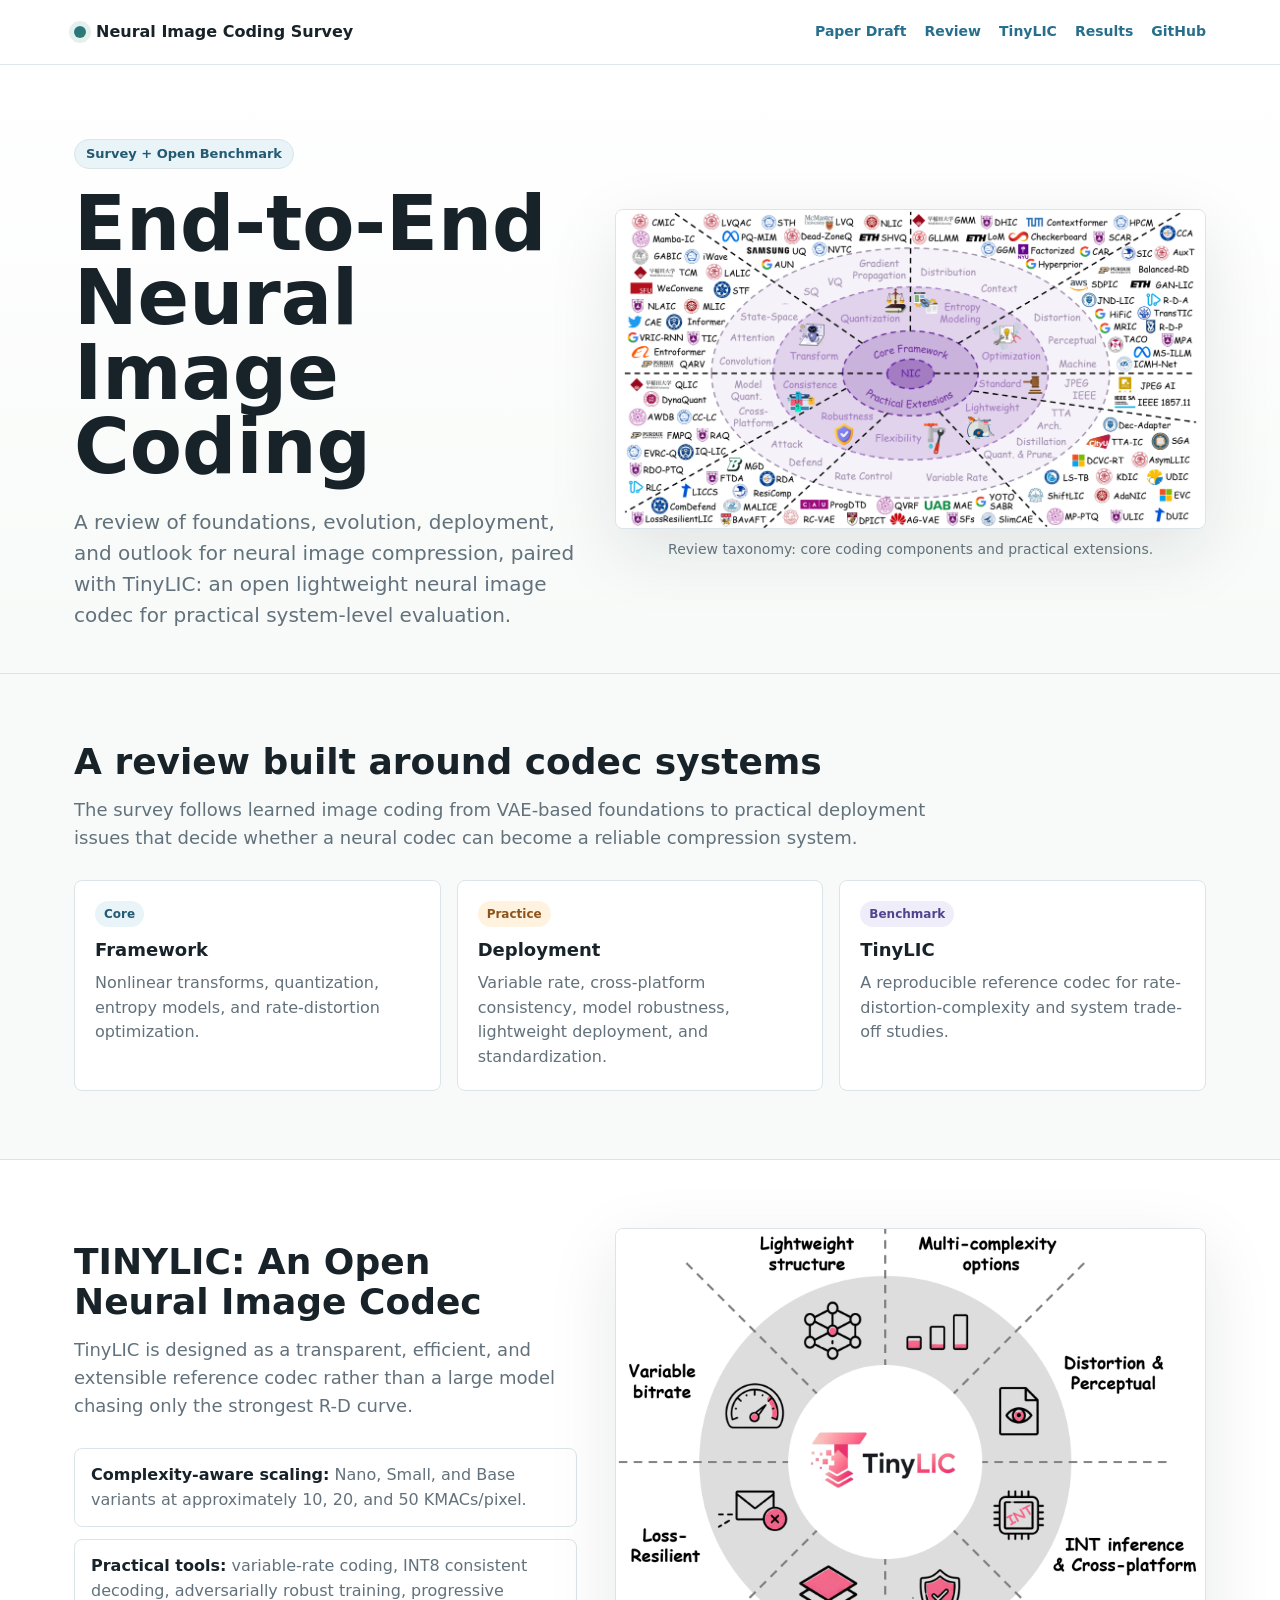
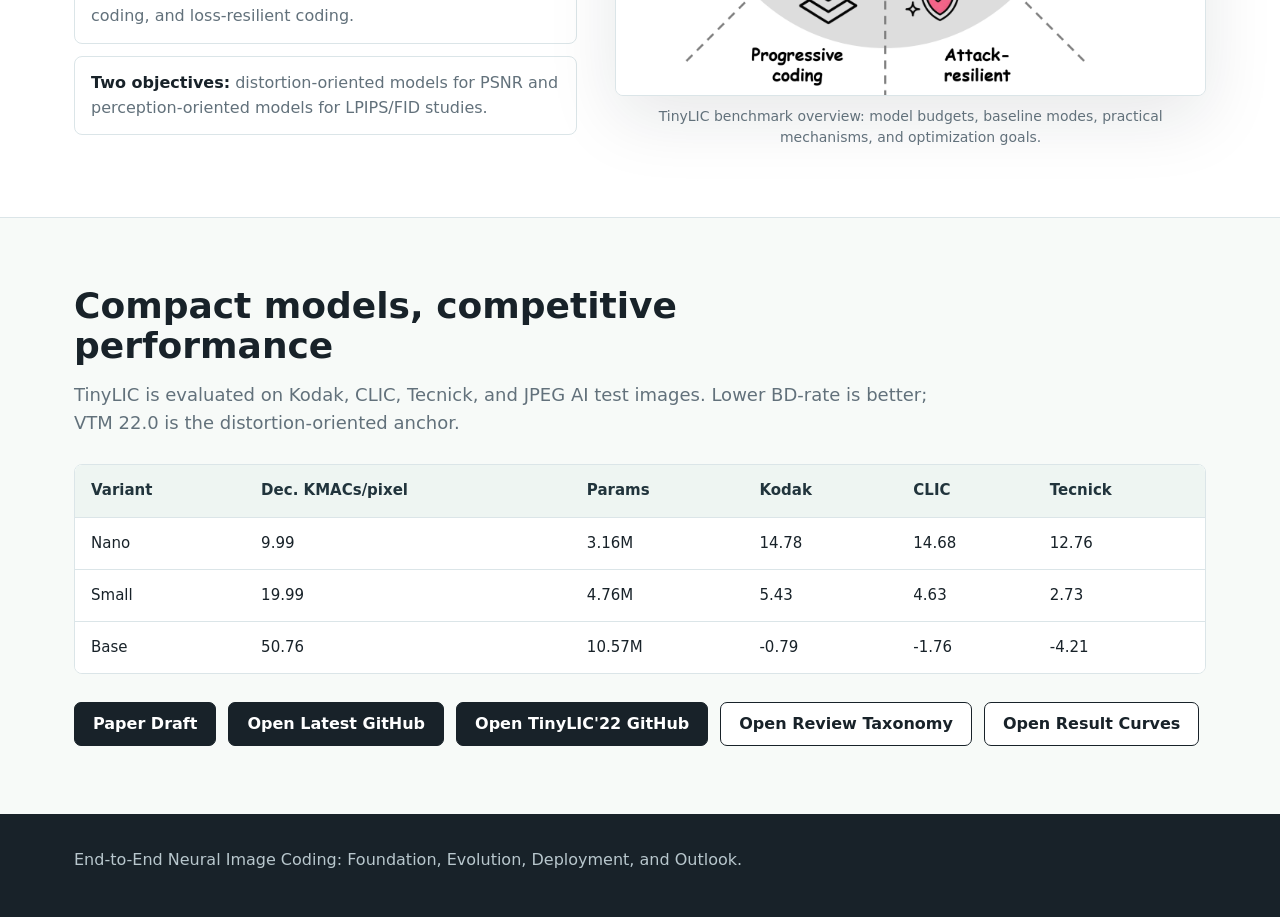
==== commit a27ce526: "Add files via upload" ====
--- a/index.html
+++ b/index.html
@@ -429,6 +429,7 @@
         Neural Image Coding Survey
       </a>
       <div class="links">
+        <a href="https://github.com/NJUVISION/TinyLIC/blob/main/LIC_survey_v1.pdf">Paper Draft</a>
         <a href="#review">Review</a>
         <a href="#tinylic">TinyLIC</a>
         <a href="#results">Results</a>
@@ -525,6 +526,7 @@
         </table>
       </div>
       <div class="actions">
+        <a class="button" href="https://github.com/NJUVISION/TinyLIC/blob/main/LIC_survey_v1.pdf">Paper Draft</a>
         <a class="button" href="https://github.com/NJUVISION/TinyLIC">Open Latest GitHub</a>
         <a class="button" href="https://github.com/lumingzzz/TinyLIC">Open TinyLIC'22 GitHub</a>
         <a class="button secondary" href="figs/fig2.pdf">Open Review Taxonomy</a>
